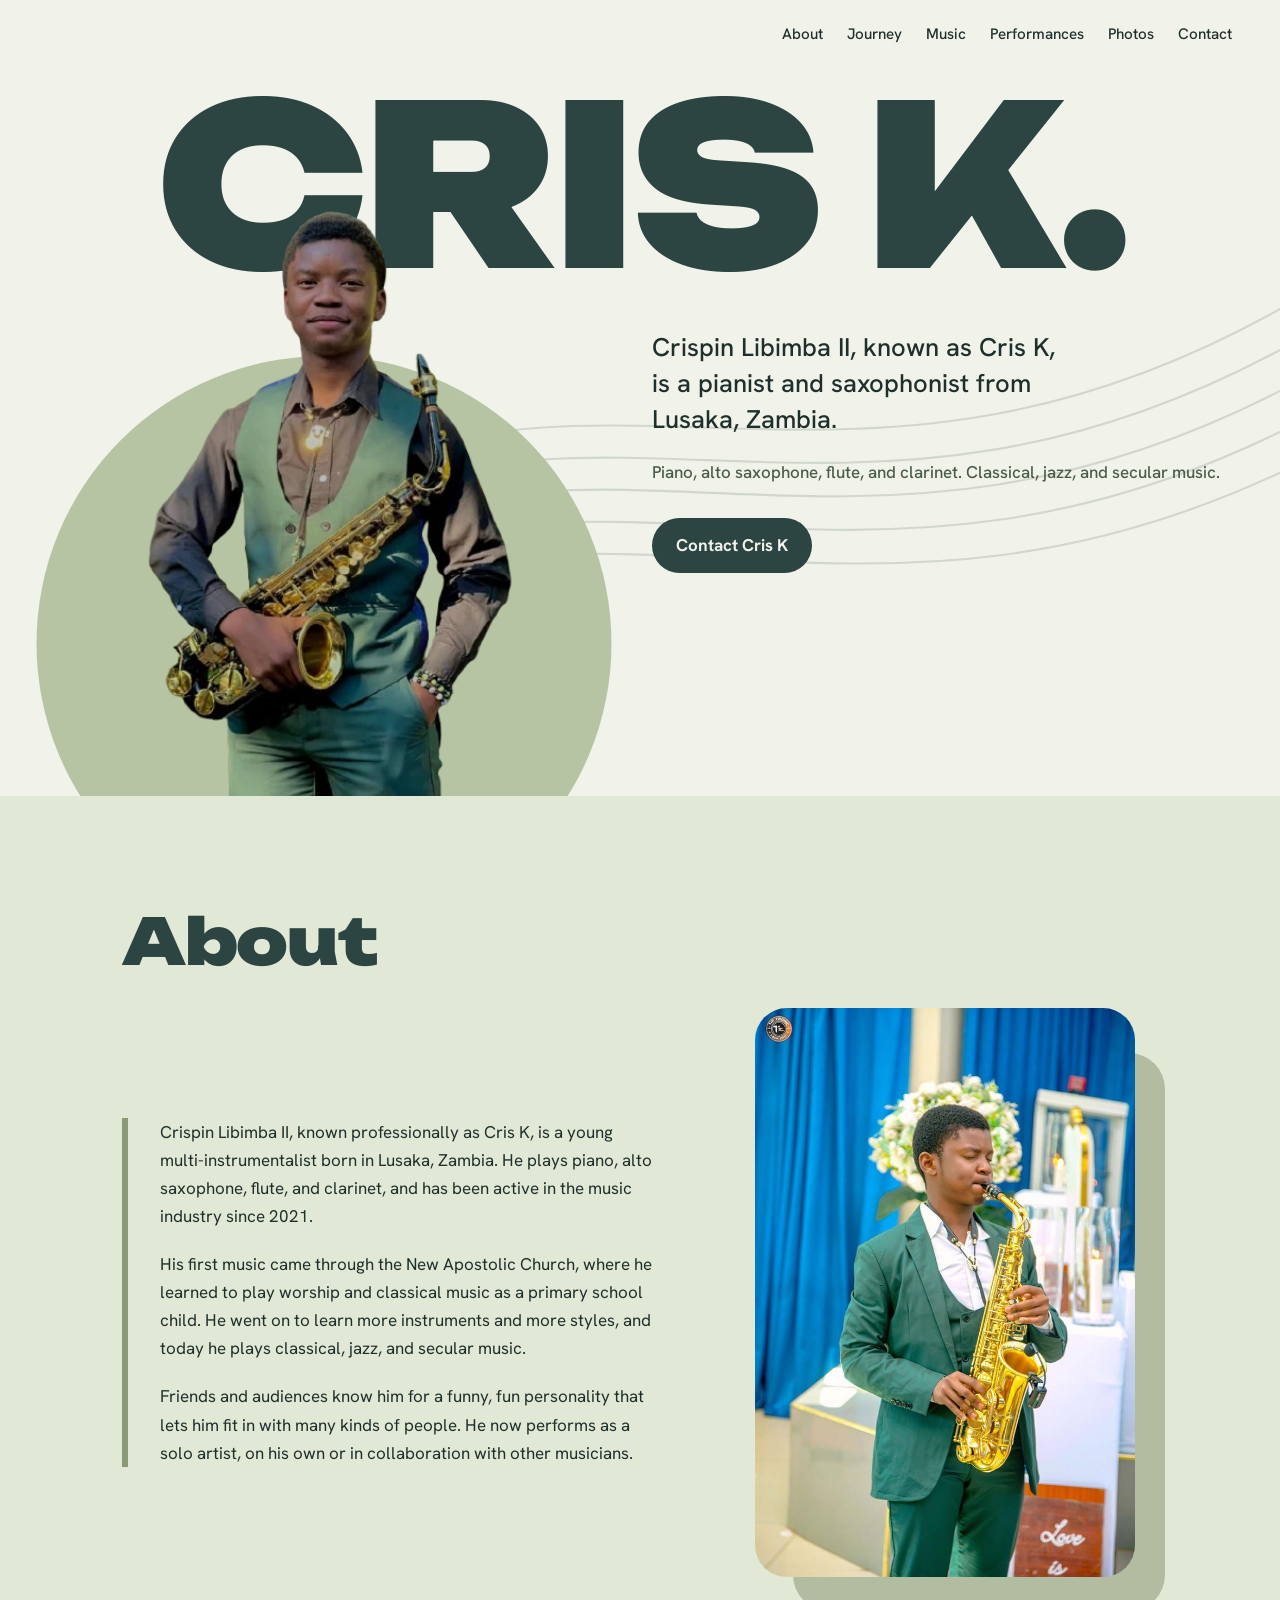
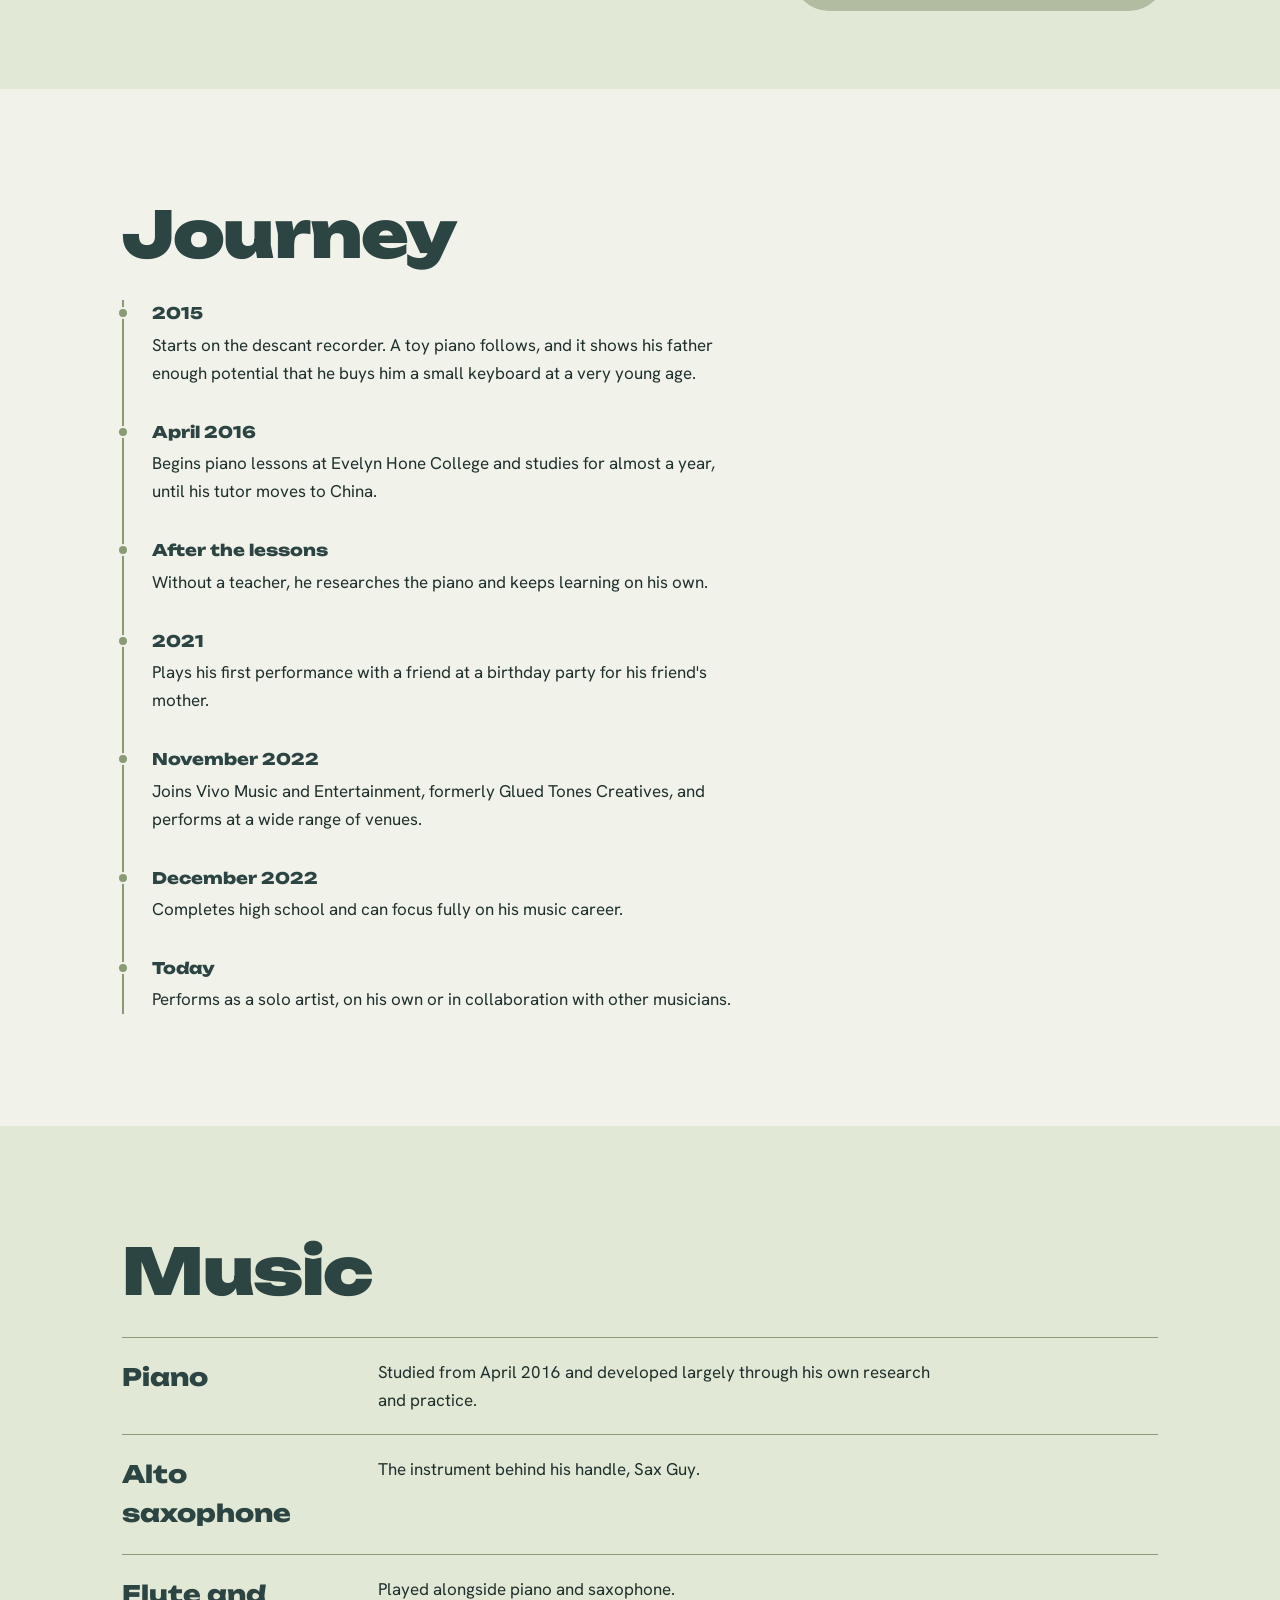
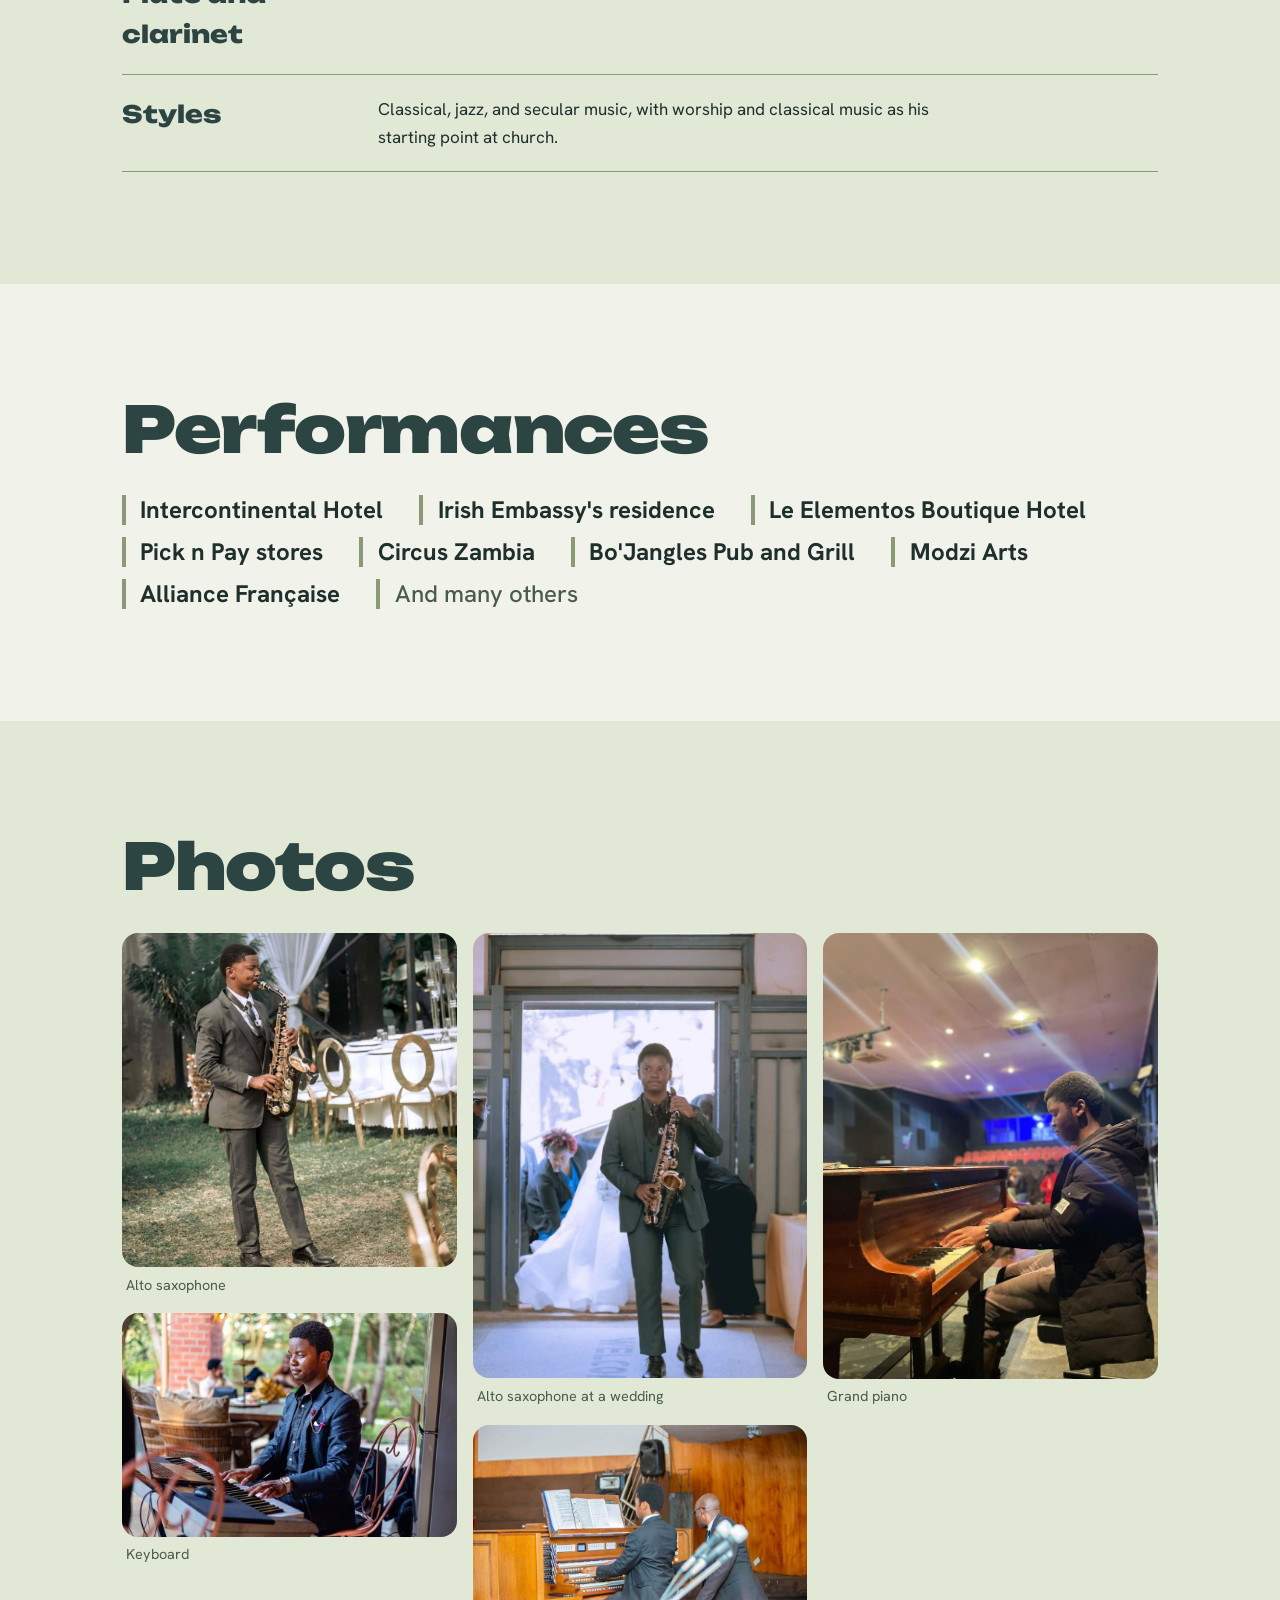
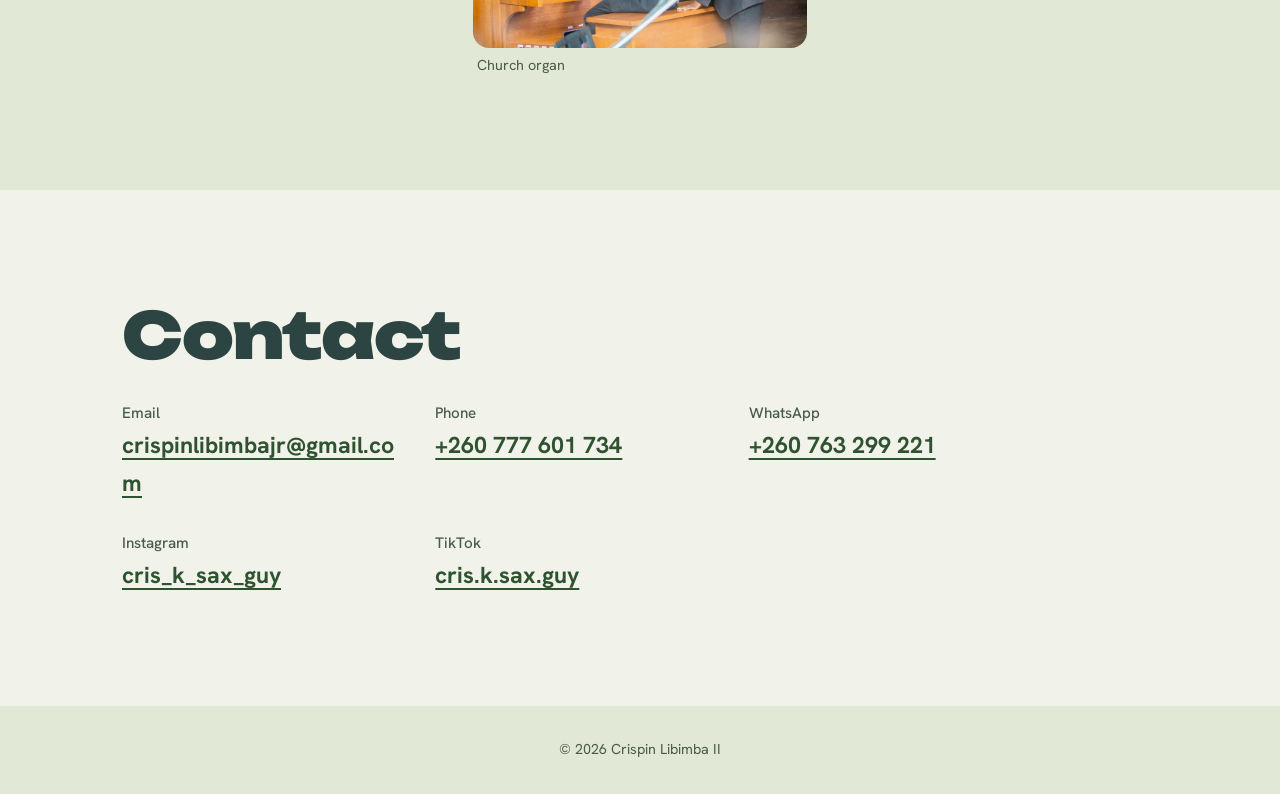
==== index.html @ cdf98879 "first commit" ====
<!DOCTYPE html>
<html lang="en">
<head>
<meta charset="utf-8">
<meta name="viewport" content="width=device-width, initial-scale=1, viewport-fit=cover">
<title>Cris K | Crispin Libimba II, pianist and saxophonist in Lusaka</title>
<meta name="description" content="Crispin Libimba II, known as Cris K, is a pianist and alto saxophonist from Lusaka, Zambia. His story, instruments, performances, and contact details.">
<link rel="preconnect" href="https://fonts.googleapis.com">
<link rel="preconnect" href="https://fonts.gstatic.com" crossorigin>
<link rel="stylesheet" href="https://fonts.googleapis.com/css2?family=Unbounded:wght@800;900&family=Hanken+Grotesk:wght@400;500;700&display=swap">
<link rel="stylesheet" href="css/styles.css">
</head>
<body>

<header class="hero">
  <svg class="staff" viewBox="0 0 900 600" preserveAspectRatio="none" aria-hidden="true">
    <path d="M0 300 C 250 200, 500 380, 900 120"/>
    <path d="M0 330 C 250 230, 500 410, 900 160"/>
    <path d="M0 360 C 250 260, 500 440, 900 200"/>
    <path d="M0 390 C 250 290, 500 470, 900 240"/>
    <path d="M0 420 C 250 320, 500 500, 900 280"/>
  </svg>

  <nav class="nav" aria-label="Sections">
    <a href="#about">About</a>
    <a href="#journey">Journey</a>
    <a href="#music">Music</a>
    <a href="#performances">Performances</a>
    <a href="#photos">Photos</a>
    <a href="#contact">Contact</a>
  </nav>

  <h1>CRIS K.</h1>

  <div class="hero-grid">
    <div class="portrait">
      <img src="images/portrait.webp" width="433" height="577" alt="Cris K standing in a green vest and holding his alto saxophone">
    </div>
    <div class="hero-text">
      <p class="lede">Crispin Libimba II, known as Cris K, is a pianist and saxophonist from Lusaka, Zambia.</p>
      <p class="instruments">Piano, alto saxophone, flute, and clarinet. Classical, jazz, and secular music.</p>
      <a class="btn" href="#contact">Contact Cris K</a>
    </div>
  </div>
</header>

<main>
  <section id="about" class="alt">
    <div class="wrap">
      <h2>About</h2>
      <div class="about">
        <div class="about-text">
          <p>Crispin Libimba II, known professionally as Cris K, is a young multi-instrumentalist born in Lusaka, Zambia. He plays piano, alto saxophone, flute, and clarinet, and has been active in the music industry since 2021.</p>
          <p>His first music came through the New Apostolic Church, where he learned to play worship and classical music as a primary school child. He went on to learn more instruments and more styles, and today he plays classical, jazz, and secular music.</p>
          <p>Friends and audiences know him for a funny, fun personality that lets him fit in with many kinds of people. He now performs as a solo artist, on his own or in collaboration with other musicians.</p>
        </div>
        <figure class="frame">
          <img src="images/sax-epk.jpg" width="700" height="1050" alt="Cris K playing alto saxophone in a green suit, with blue curtains and flowers behind him" loading="lazy">
        </figure>
      </div>
    </div>
  </section>

  <section id="journey">
    <div class="wrap">
      <h2>Journey</h2>
      <ol class="timeline">
        <li>
          <span class="when">2015</span>
          <p>Starts on the descant recorder. A toy piano follows, and it shows his father enough potential that he buys him a small keyboard at a very young age.</p>
        </li>
        <li>
          <span class="when">April 2016</span>
          <p>Begins piano lessons at Evelyn Hone College and studies for almost a year, until his tutor moves to China.</p>
        </li>
        <li>
          <span class="when">After the lessons</span>
          <p>Without a teacher, he researches the piano and keeps learning on his own.</p>
        </li>
        <li>
          <span class="when">2021</span>
          <p>Plays his first performance with a friend at a birthday party for his friend's mother.</p>
        </li>
        <li>
          <span class="when">November 2022</span>
          <p>Joins Vivo Music and Entertainment, formerly Glued Tones Creatives, and performs at a wide range of venues.</p>
        </li>
        <li>
          <span class="when">December 2022</span>
          <p>Completes high school and can focus fully on his music career.</p>
        </li>
        <li>
          <span class="when">Today</span>
          <p>Performs as a solo artist, on his own or in collaboration with other musicians.</p>
        </li>
      </ol>
    </div>
  </section>

  <section id="music" class="alt">
    <div class="wrap">
      <h2>Music</h2>
      <dl class="rows">
        <div class="row"><dt>Piano</dt><dd>Studied from April 2016 and developed largely through his own research and practice.</dd></div>
        <div class="row"><dt>Alto saxophone</dt><dd>The instrument behind his handle, Sax Guy.</dd></div>
        <div class="row"><dt>Flute and clarinet</dt><dd>Played alongside piano and saxophone.</dd></div>
        <div class="row"><dt>Styles</dt><dd>Classical, jazz, and secular music, with worship and classical music as his starting point at church.</dd></div>
      </dl>
    </div>
  </section>

  <section id="performances">
    <div class="wrap">
      <h2>Performances</h2>
      <ul class="venues">
        <li>Intercontinental Hotel</li>
        <li>Irish Embassy's residence</li>
        <li>Le Elementos Boutique Hotel</li>
        <li>Pick n Pay stores</li>
        <li>Circus Zambia</li>
        <li>Bo'Jangles Pub and Grill</li>
        <li>Modzi Arts</li>
        <li>Alliance Française</li>
        <li class="more">And many others</li>
      </ul>
    </div>
  </section>

  <section id="photos" class="alt">
    <div class="wrap">
      <h2>Photos</h2>
      <div class="gallery">
        <figure><img src="images/sax-event.jpg" width="860" height="860" alt="Cris K playing alto saxophone outdoors at an event with white-draped tables and gold chairs" loading="lazy"><figcaption>Alto saxophone</figcaption></figure>
        <figure><img src="images/keys.jpg" width="900" height="601" alt="Cris K in a dark blazer playing a keyboard at an outdoor venue" loading="lazy"><figcaption>Keyboard</figcaption></figure>
        <figure><img src="images/sax-wedding.jpg" width="720" height="959" alt="Cris K walking in with his alto saxophone at a wedding" loading="lazy"><figcaption>Alto saxophone at a wedding</figcaption></figure>
        <figure><img src="images/organ.jpg" width="900" height="601" alt="Cris K playing a church organ" loading="lazy"><figcaption>Church organ</figcaption></figure>
        <figure><img src="images/piano.jpg" width="700" height="933" alt="Cris K playing a grand piano in a theatre" loading="lazy"><figcaption>Grand piano</figcaption></figure>
      </div>
    </div>
  </section>

  <section id="contact">
    <div class="wrap">
      <h2>Contact</h2>
      <dl class="contact-list">
        <div><dt>Email</dt><dd><a href="mailto:crispinlibimbajr@gmail.com">crispinlibimbajr@gmail.com</a></dd></div>
        <div><dt>Phone</dt><dd><a href="tel:+260777601734">+260 777 601 734</a></dd></div>
        <div><dt>WhatsApp</dt><dd><a href="https://wa.me/260763299221">+260 763 299 221</a></dd></div>
        <div><dt>Instagram</dt><dd><a href="https://www.instagram.com/cris_k_sax_guy">cris_k_sax_guy</a></dd></div>
        <div><dt>TikTok</dt><dd><a href="https://www.tiktok.com/@cris.k.sax.guy">cris.k.sax.guy</a></dd></div>
      </dl>
    </div>
  </section>
</main>

<footer class="foot alt">
  <p>&copy; 2026 Crispin Libimba II</p>
</footer>

</body>
</html>
---- css/styles.css ----
:root {
  --bg: #F1F3EA;
  --bg2: #E2E8D6;
  --ink: #1E2F2C;
  --muted: #4A5C49;
  --sage: #8A9A76;
  --display: #2C4442;
  --link: #2F5230;
  --staff: rgba(44, 68, 66, .16);
  --circle: #B7C4A4;
  --btn-bg: #2C4442;
  --btn-ink: #F1F3EA;
  --font-display: "Unbounded", "Arial Black", "Helvetica Neue", Arial, sans-serif;
  --font-body: "Hanken Grotesk", system-ui, -apple-system, "Segoe UI", Roboto, sans-serif;

  box-sizing: border-box;
  padding-top: env(safe-area-inset-top, 0px);
  padding-bottom: env(safe-area-inset-bottom, 0px);
}
@media (prefers-color-scheme: dark) {
  :root:not([data-theme="light"]) {
    --bg: #1D2C2A;
    --bg2: #263A38;
    --ink: #E4EADB;
    --muted: #A8B79C;
    --display: #8A9A76;
    --link: #B4C59E;
    --staff: rgba(200, 215, 190, .12);
    --circle: rgba(138, 154, 118, .42);
    --btn-bg: #8A9A76;
    --btn-ink: #16211F;
  }
}
:root[data-theme="dark"] {
  --bg: #1D2C2A;
  --bg2: #263A38;
  --ink: #E4EADB;
  --muted: #A8B79C;
  --display: #8A9A76;
  --link: #B4C59E;
  --staff: rgba(200, 215, 190, .12);
  --circle: rgba(138, 154, 118, .42);
  --btn-bg: #8A9A76;
  --btn-ink: #16211F;
}

*, *::before, *::after { box-sizing: inherit; }
html { scroll-padding-top: env(safe-area-inset-top, 0px); -webkit-text-size-adjust: 100%; }
@media (prefers-reduced-motion: no-preference) { html { scroll-behavior: smooth; } }
body {
  margin: 0;
  background: var(--bg);
  color: var(--ink);
  font-family: var(--font-body);
  font-size: 1.0625rem;
  line-height: 1.65;
}
img { display: block; max-width: 100%; height: auto; }
a { color: var(--link); text-underline-offset: .2em; }
a:focus-visible, .btn:focus-visible { outline: 3px solid var(--sage); outline-offset: 3px; border-radius: 4px; }

h1, h2, h3 { font-family: var(--font-display); font-weight: 900; margin: 0; line-height: 1.05; }
h2 { font-size: clamp(2rem, 6.5vw, 4rem); letter-spacing: -.02em; color: var(--display); margin-bottom: 2rem; }

.wrap { max-width: 1100px; margin: 0 auto; padding: clamp(3.5rem, 9vw, 7rem) clamp(1rem, 4vw, 2rem); }
.alt { background: var(--bg2); }

/* Hero */
.hero { position: relative; overflow: hidden; isolation: isolate; padding: 1rem clamp(1rem, 4vw, 3rem) 0; }
.staff { position: absolute; inset: 18% -5% 0 30%; width: 75%; height: 80%; z-index: -1; }
.staff path { fill: none; stroke: var(--staff); stroke-width: 2; }
.nav { display: flex; flex-wrap: wrap; justify-content: flex-end; gap: .25rem 1.5rem; max-width: 1200px; margin: 0 auto; font-weight: 500; font-size: .95rem; }
.nav a { color: var(--ink); text-decoration: none; padding: .35rem 0; }
.nav a:hover { text-decoration: underline; text-underline-offset: .3em; }
.hero h1 {
  position: relative; z-index: 1;
  max-width: 1200px; margin: clamp(.5rem, 3vw, 2rem) auto 0;
  font-size: clamp(3.4rem, 17.5vw, 14.5rem);
  letter-spacing: -.03em; line-height: .9;
  color: var(--display); text-align: center;
}
.hero-grid {
  position: relative; z-index: 2;
  display: grid; grid-template-columns: minmax(0, 1fr) minmax(0, 1.05fr);
  gap: clamp(1rem, 4vw, 4rem); align-items: center;
  max-width: 1200px; margin: calc(-1 * clamp(1.5rem, 8vw, 7rem)) auto 0;
}
.portrait { position: relative; align-self: end; width: 100%; max-width: 460px; margin-inline: auto; }
.portrait::before {
  content: ""; position: absolute; z-index: -1;
  left: 50%; bottom: -22%; width: 125%; aspect-ratio: 1;
  transform: translateX(-50%); border-radius: 50%; background: var(--circle);
}
.portrait img { position: relative; width: 100%; }
@media (prefers-reduced-motion: no-preference) {
  .portrait img { animation: rise 1s cubic-bezier(.2, .7, .2, 1) both; }
  @keyframes rise { from { opacity: 0; transform: translateY(28px); } }
}
.hero-text { padding-bottom: clamp(2rem, 6vw, 5rem); }
.lede { font-size: clamp(1.2rem, 2.4vw, 1.6rem); line-height: 1.4; font-weight: 500; margin: 0 0 1.25rem; max-width: 30ch; }
.instruments { margin: 0 0 2rem; color: var(--muted); font-weight: 500; }
.btn {
  display: inline-block; padding: .85rem 1.5rem; border-radius: 999px;
  background: var(--btn-bg); color: var(--btn-ink); font-weight: 700; text-decoration: none;
}
.btn:hover { filter: brightness(1.08); }

/* About */
.about { display: grid; grid-template-columns: minmax(0, 1.25fr) minmax(0, 1fr); gap: clamp(2rem, 6vw, 5rem); align-items: center; }
.about-text { border-left: 6px solid var(--sage); padding-left: clamp(1rem, 3vw, 2rem); max-width: 60ch; }
.about-text p { margin: 0 0 1.25rem; }
.about-text p:last-child { margin-bottom: 0; }
.frame { position: relative; max-width: 380px; margin-inline: auto; }
.frame::before {
  content: ""; position: absolute; inset: 8% -8% -6% 10%; z-index: 0;
  background: var(--sage); opacity: .55; border-radius: 2.25rem;
}
.frame img { position: relative; z-index: 1; border-radius: 2rem; width: 100%; }

/* Journey */
.timeline { list-style: none; margin: 0; padding: 0 0 0 1.75rem; max-width: 46rem; border-left: 2px solid var(--sage); }
.timeline li { position: relative; padding-bottom: 2rem; }
.timeline li:last-child { padding-bottom: 0; }
.timeline li::before {
  content: ""; position: absolute; left: calc(-1.75rem - 7px); top: .45rem;
  width: 12px; height: 12px; border-radius: 50%; background: var(--sage); border: 2px solid var(--bg);
}
.when { display: block; font-family: var(--font-display); font-weight: 800; font-size: 1rem; color: var(--display); margin-bottom: .25rem; }
.timeline p { margin: 0; max-width: 58ch; }

/* Music */
.rows { margin: 0; }
.row { display: grid; grid-template-columns: minmax(0, 14rem) minmax(0, 1fr); gap: .5rem 2rem; padding: 1.25rem 0; border-top: 1px solid var(--sage); }
.row:last-child { border-bottom: 1px solid var(--sage); }
.row dt { font-family: var(--font-display); font-weight: 800; font-size: clamp(1.15rem, 2.6vw, 1.5rem); color: var(--display); }
.row dd { margin: 0; max-width: 56ch; }

/* Venues */
.venues { list-style: none; margin: 0; padding: 0; display: flex; flex-wrap: wrap; gap: .75rem 2.25rem; }
.venues li { font-weight: 700; font-size: clamp(1.1rem, 2.4vw, 1.5rem); line-height: 1.25; padding-left: .9rem; border-left: 4px solid var(--sage); }
.venues li.more { font-weight: 500; color: var(--muted); }

/* Gallery */
.gallery { columns: 3 260px; column-gap: 1rem; }
.gallery figure { margin: 0 0 1rem; break-inside: avoid; }
.gallery img { width: 100%; border-radius: 1rem; }
.gallery figcaption { font-size: .9rem; color: var(--muted); padding: .4rem .25rem 0; }

/* Contact */
.contact-list { margin: 0; display: grid; grid-template-columns: repeat(auto-fit, minmax(260px, 1fr)); gap: 1.75rem 2.5rem; max-width: 900px; }
.contact-list dt { color: var(--muted); font-size: .95rem; font-weight: 500; }
.contact-list dd { margin: 0; font-size: clamp(1.1rem, 2.6vw, 1.45rem); font-weight: 700; overflow-wrap: anywhere; }

.foot { padding: 2rem clamp(1rem, 4vw, 2rem); text-align: center; color: var(--muted); font-size: .9rem; }
.foot p { margin: 0; }

@media (max-width: 760px) {
  .hero-grid { grid-template-columns: 1fr; margin-top: calc(-1 * clamp(1rem, 6vw, 3rem)); }
  .hero-text { order: 2; text-align: left; }
  .portrait { max-width: 320px; }
  .about { grid-template-columns: 1fr; }
  .row { grid-template-columns: 1fr; }
}

.about .frame { margin-block: 0; }
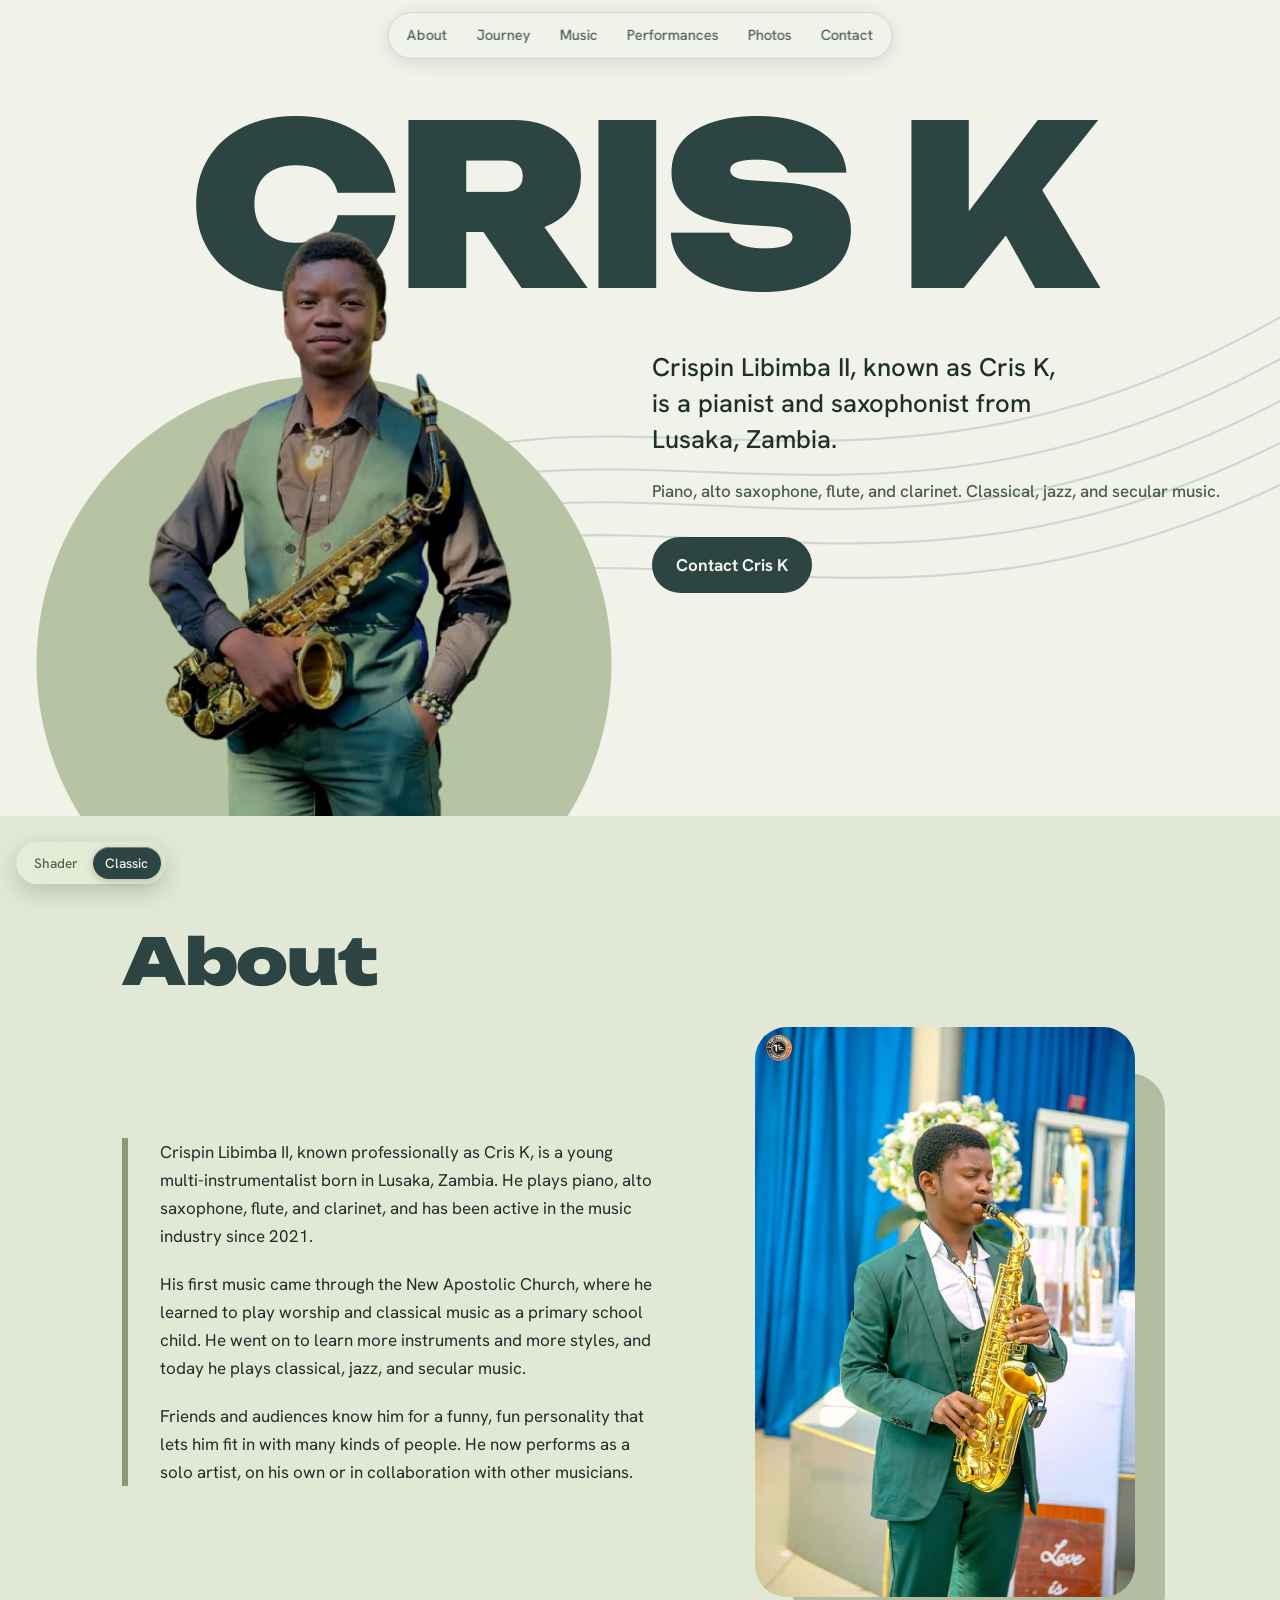
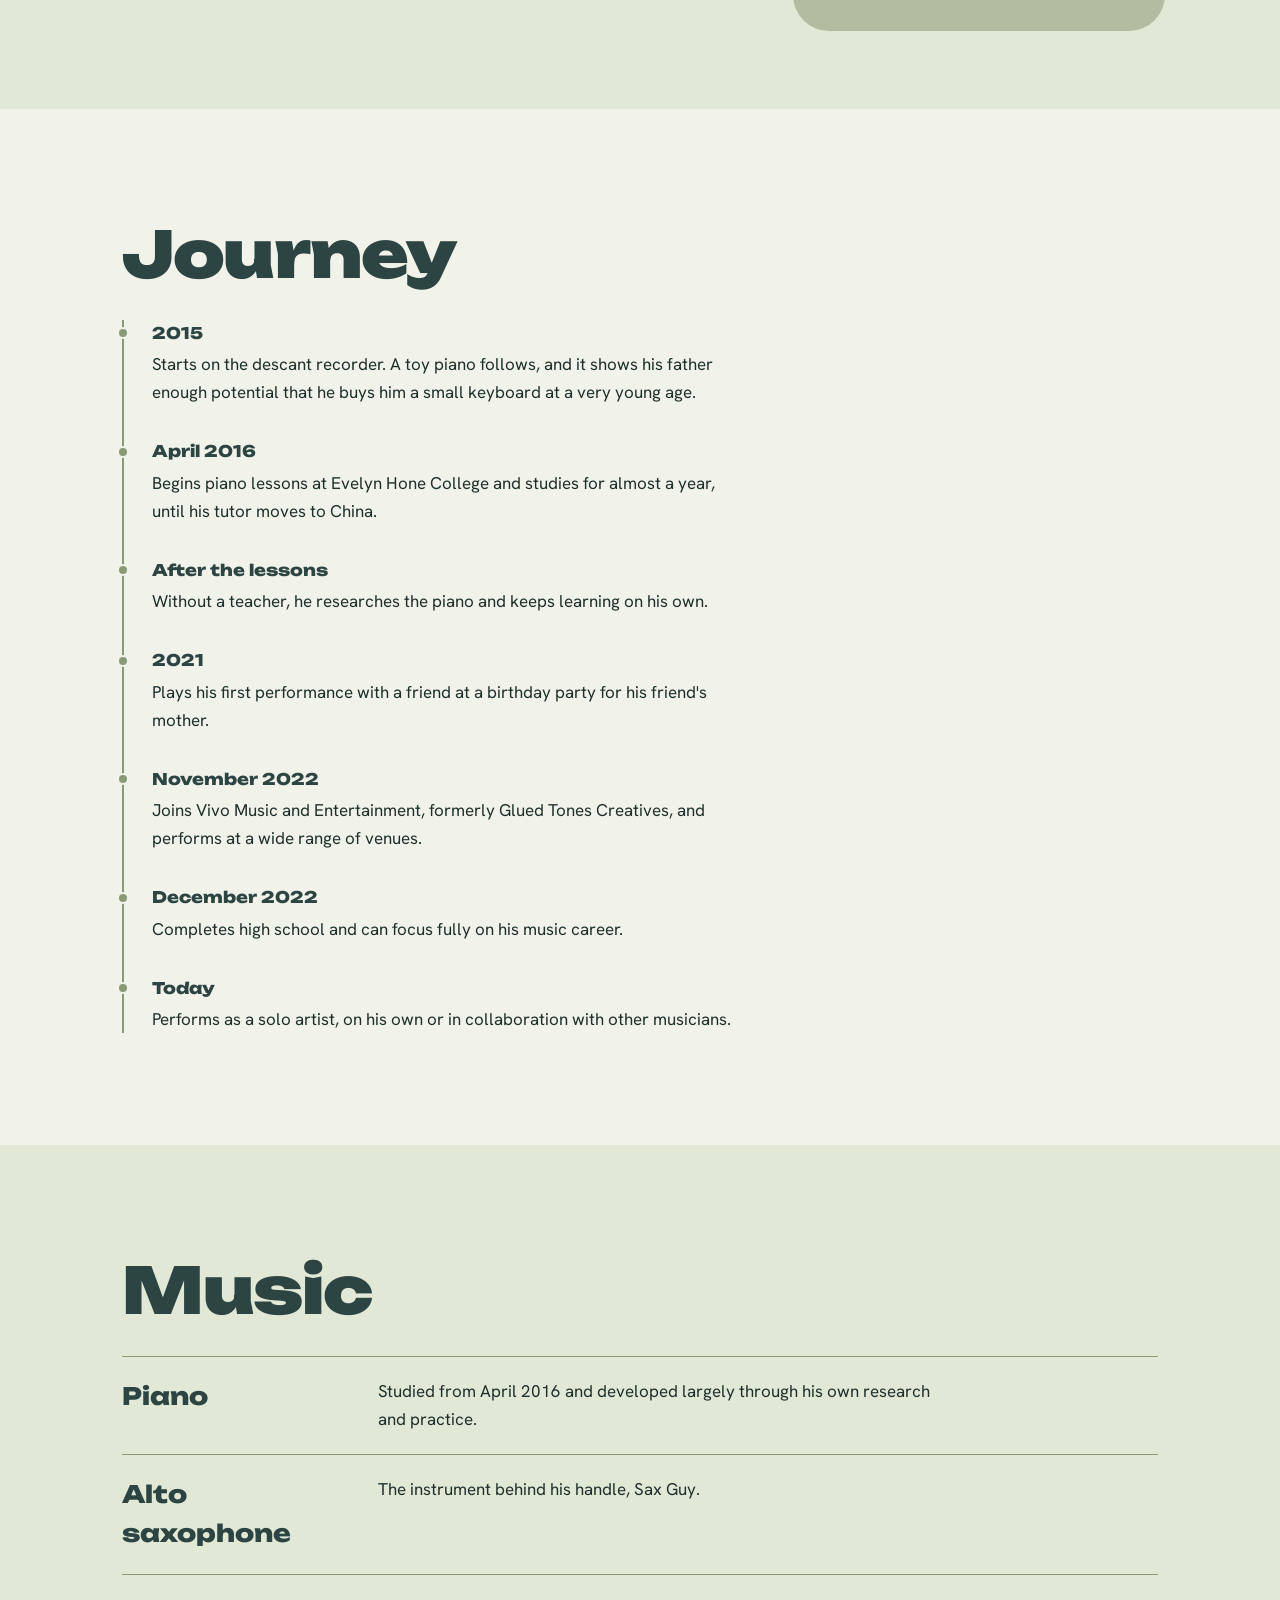
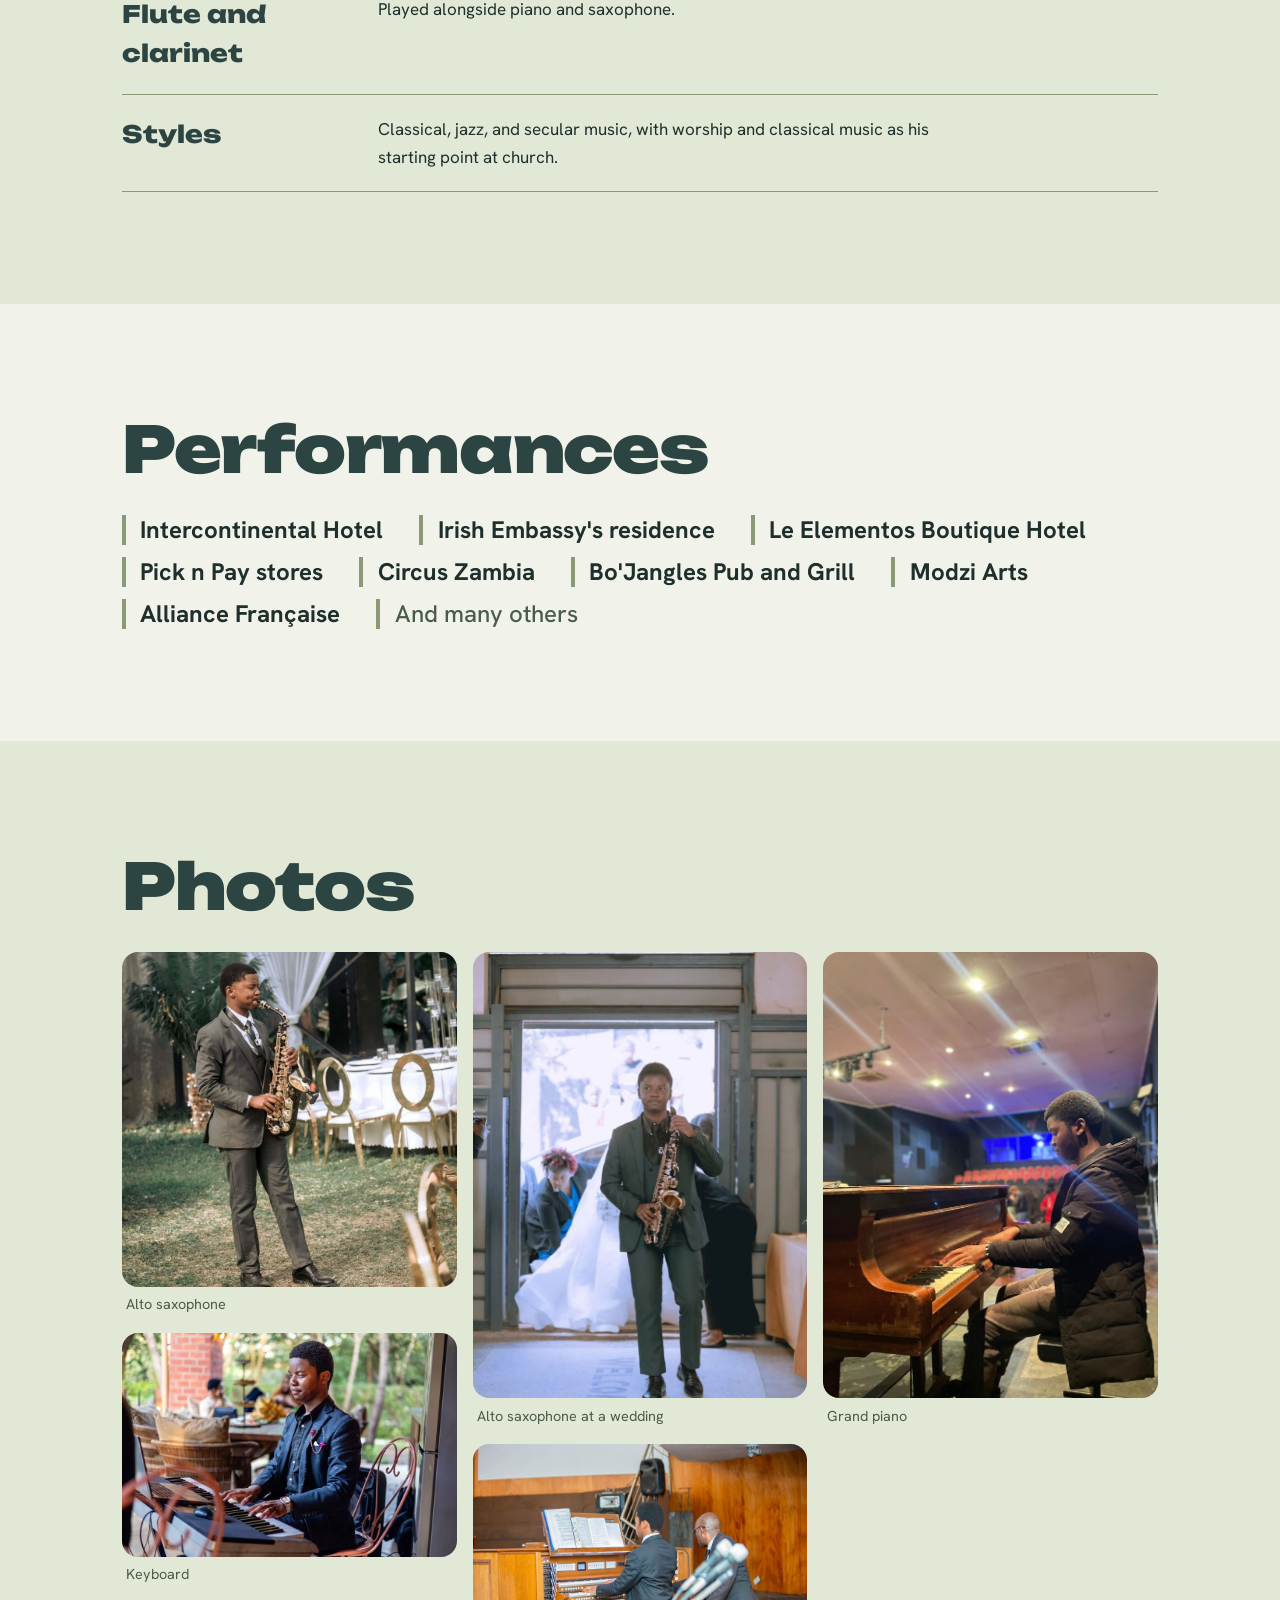
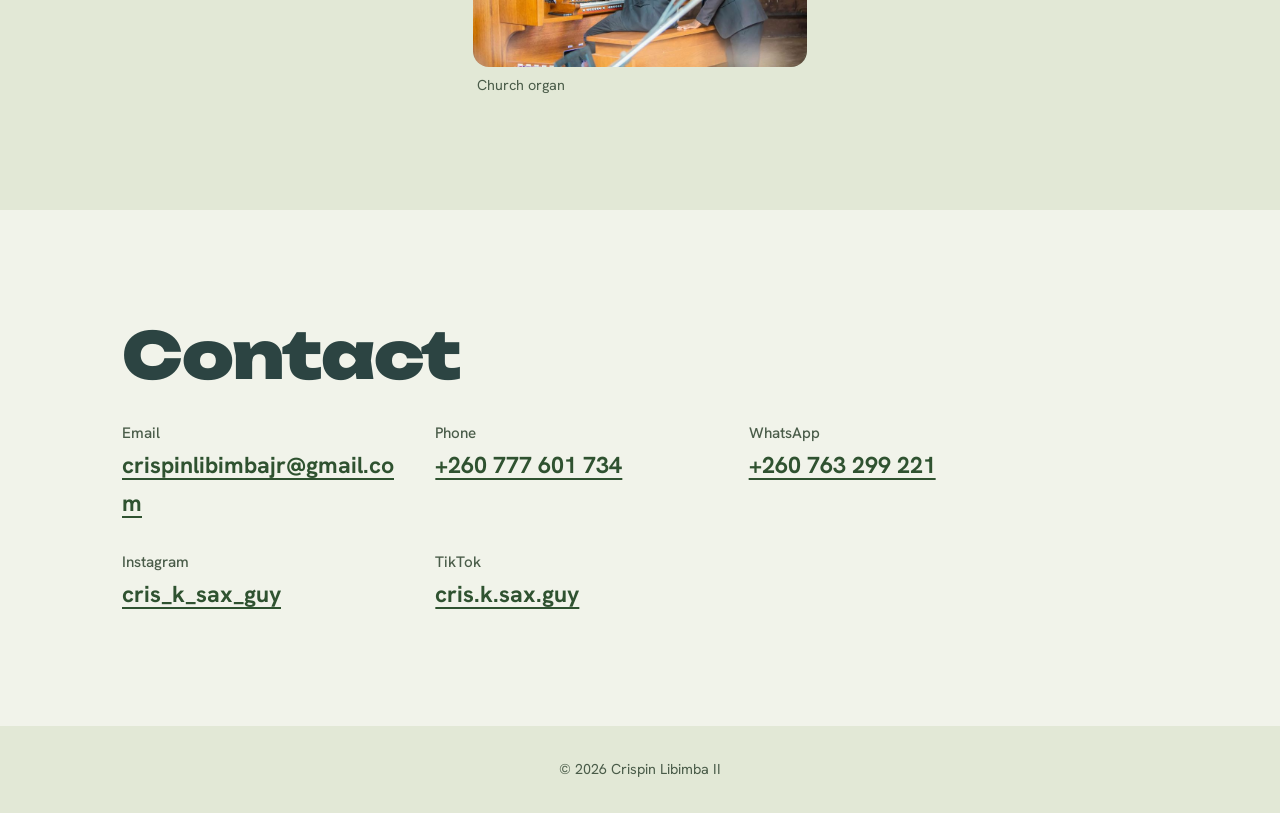
==== commit 56a18fc5: "update" ====
--- a/index.html
+++ b/index.html
@@ -1,5 +1,5 @@
 <!DOCTYPE html>
-<html lang="en">
+<html lang="en" data-bg="shader">
 <head>
 <meta charset="utf-8">
 <meta name="viewport" content="width=device-width, initial-scale=1, viewport-fit=cover">
@@ -10,7 +10,24 @@
 <link rel="stylesheet" href="https://fonts.googleapis.com/css2?family=Unbounded:wght@800;900&family=Hanken+Grotesk:wght@400;500;700&display=swap">
 <link rel="stylesheet" href="css/styles.css">
 </head>
-<body>
+<body id="top">
+
+<div id="shader-bg" aria-hidden="true"></div>
+
+<div class="theme-tab" role="group" aria-label="Background theme">
+  <button type="button" data-bg="shader" class="on" aria-pressed="true">Shader</button>
+  <button type="button" data-bg="classic" aria-pressed="false">Classic</button>
+</div>
+
+<nav class="nav" aria-label="Sections">
+  <span class="nav-pill" aria-hidden="true"></span>
+  <a href="#about">About</a>
+  <a href="#journey">Journey</a>
+  <a href="#music">Music</a>
+  <a href="#performances">Performances</a>
+  <a href="#photos">Photos</a>
+  <a href="#contact">Contact</a>
+</nav>
 
 <header class="hero">
   <svg class="staff" viewBox="0 0 900 600" preserveAspectRatio="none" aria-hidden="true">
@@ -21,16 +38,7 @@
     <path d="M0 420 C 250 320, 500 500, 900 280"/>
   </svg>
 
-  <nav class="nav" aria-label="Sections">
-    <a href="#about">About</a>
-    <a href="#journey">Journey</a>
-    <a href="#music">Music</a>
-    <a href="#performances">Performances</a>
-    <a href="#photos">Photos</a>
-    <a href="#contact">Contact</a>
-  </nav>
-
-  <h1>CRIS K.</h1>
+  <h1>CRIS K</h1>
 
   <div class="hero-grid">
     <div class="portrait">
@@ -157,5 +165,58 @@
   <p>&copy; 2026 Crispin Libimba II</p>
 </footer>
 
+<a class="to-top" href="#top" aria-label="Back to top">
+  <svg viewBox="0 0 24 24" width="22" height="22" aria-hidden="true"><path d="M12 19V5M5 12l7-7 7 7" fill="none" stroke="currentColor" stroke-width="2.5" stroke-linecap="round" stroke-linejoin="round"/></svg>
+</a>
+
+<script>
+  (function () {
+    var btn = document.querySelector('.to-top');
+    var navEl = document.querySelector('.nav');
+    function toggle() {
+      btn.classList.toggle('show', window.scrollY > 600);
+      navEl.classList.toggle('scrolled', window.scrollY > 10);
+    }
+    window.addEventListener('scroll', toggle, { passive: true });
+    toggle();
+
+    var nav = document.querySelector('.nav');
+    var pill = nav.querySelector('.nav-pill');
+    var links = Array.prototype.slice.call(nav.querySelectorAll('a'));
+    var sections = links.map(function (a) { return document.querySelector(a.getAttribute('href')); });
+    var current = -2;
+
+    function place(i) {
+      if (i < 0) { pill.style.opacity = 0; return; }
+      var a = links[i];
+      pill.style.width = a.offsetWidth + 'px';
+      pill.style.transform = 'translateX(' + a.offsetLeft + 'px)';
+      pill.style.opacity = 1;
+      var target = a.offsetLeft - (nav.clientWidth - a.offsetWidth) / 2;
+      if (nav.scrollWidth > nav.clientWidth) nav.scrollTo({ left: target, behavior: 'smooth' });
+    }
+    function spy() {
+      var idx = -1, line = window.innerHeight * 0.35;
+      sections.forEach(function (s, i) { if (s.getBoundingClientRect().top <= line) idx = i; });
+      if (window.innerHeight + window.scrollY >= document.documentElement.scrollHeight - 4) idx = sections.length - 1;
+      if (idx === current) return;
+      current = idx;
+      nav.classList.toggle('single', idx >= 0);
+      links.forEach(function (a, i) {
+        a.classList.toggle('active', i === idx);
+        if (i === idx) a.setAttribute('aria-current', 'true'); else a.removeAttribute('aria-current');
+      });
+      place(idx);
+    }
+    function refresh() { var c = current; current = -2; spy(); if (current === -2) current = c; }
+    window.addEventListener('scroll', spy, { passive: true });
+    window.addEventListener('resize', refresh);
+    window.addEventListener('load', refresh);
+    if (document.fonts && document.fonts.ready) document.fonts.ready.then(refresh);
+    spy();
+  })();
+</script>
+<script type="module" src="js/theme.js"></script>
+
 </body>
 </html>
--- a/css/styles.css
+++ b/css/styles.css
@@ -45,7 +45,12 @@
 }
 
 *, *::before, *::after { box-sizing: inherit; }
-html { scroll-padding-top: env(safe-area-inset-top, 0px); -webkit-text-size-adjust: 100%; }
+/* Scrollbar follows the active theme (classic light/dark, or shader) */
+:root { --sb-track: var(--bg2); --sb-thumb: var(--sage); }
+html { scrollbar-width: thin; scrollbar-color: var(--sb-thumb) var(--sb-track); color-scheme: light; }
+@media (prefers-color-scheme: dark) { :root:not([data-theme="light"]) { color-scheme: dark; } }
+:root[data-theme="dark"], :root[data-bg="shader"] { color-scheme: dark; }
+html { scroll-padding-top: 3.5rem; -webkit-text-size-adjust: 100%; }
 @media (prefers-reduced-motion: no-preference) { html { scroll-behavior: smooth; } }
 body {
   margin: 0;
@@ -66,12 +71,50 @@
 .alt { background: var(--bg2); }
 
 /* Hero */
-.hero { position: relative; overflow: hidden; isolation: isolate; padding: 1rem clamp(1rem, 4vw, 3rem) 0; }
+.hero { position: relative; overflow: hidden; isolation: isolate; padding: 4.5rem clamp(1rem, 4vw, 3rem) 0; }
 .staff { position: absolute; inset: 18% -5% 0 30%; width: 75%; height: 80%; z-index: -1; }
 .staff path { fill: none; stroke: var(--staff); stroke-width: 2; }
-.nav { display: flex; flex-wrap: wrap; justify-content: flex-end; gap: .25rem 1.5rem; max-width: 1200px; margin: 0 auto; font-weight: 500; font-size: .95rem; }
-.nav a { color: var(--ink); text-decoration: none; padding: .35rem 0; }
-.nav a:hover { text-decoration: underline; text-underline-offset: .3em; }
+.nav {
+  position: fixed; z-index: 20; top: max(.75rem, env(safe-area-inset-top, 0px)); left: 50%; transform: translateX(-50%);
+  display: flex; gap: .125rem; padding: .3rem; max-width: calc(100vw - 1.5rem);
+  overflow-x: auto; scrollbar-width: none;
+  border-radius: 999px; border: 1px solid var(--staff);
+  background: var(--bg); background: color-mix(in srgb, var(--bg) 80%, transparent);
+  -webkit-backdrop-filter: blur(10px); backdrop-filter: blur(10px);
+  box-shadow: 0 4px 18px rgba(30, 47, 44, .12);
+  font-weight: 500; font-size: .92rem;
+}
+.nav { transition: background-color .4s ease, border-color .4s ease, box-shadow .4s ease, backdrop-filter .4s ease, -webkit-backdrop-filter .4s ease; }
+.nav.scrolled {
+  background: transparent; border-color: transparent; box-shadow: none;
+  -webkit-backdrop-filter: none; backdrop-filter: none;
+}
+/* Scrolled inside a section: show only that section's label, crossfading to the next */
+.nav.scrolled.single { gap: 0; }
+.nav.scrolled.single .nav-pill { opacity: 0 !important; }
+.nav.scrolled.single a {
+  max-width: 14rem; overflow: hidden;
+  transition: max-width .5s cubic-bezier(.4, 0, .2, 1), padding .5s cubic-bezier(.4, 0, .2, 1), opacity .45s ease, color .35s ease;
+}
+.nav.scrolled.single a:not(.active) { max-width: 0; padding-inline: 0; opacity: 0; pointer-events: none; }
+.nav.scrolled.single a.active { color: var(--display); font-weight: 700; text-shadow: 0 0 14px var(--bg), 0 0 4px var(--bg); }
+.nav::-webkit-scrollbar { display: none; }
+.nav a {
+  position: relative; z-index: 1; flex: none; white-space: nowrap;
+  color: var(--ink); text-decoration: none; padding: .35rem .85rem; border-radius: 999px;
+  transition: color .35s ease, opacity .35s ease;
+}
+.nav a:not(.active) { opacity: .75; }
+.nav a:hover { opacity: 1; }
+.nav a.active { color: var(--btn-ink); opacity: 1; }
+.nav a:focus-visible { outline-offset: 0; }
+.nav-pill {
+  position: absolute; z-index: 0; top: .3rem; bottom: .3rem; left: 0; width: 0;
+  border-radius: 999px; background: var(--btn-bg); opacity: 0;
+  transition: transform .5s cubic-bezier(.4, 0, .2, 1), width .5s cubic-bezier(.4, 0, .2, 1), opacity .4s ease;
+}
+@media (prefers-reduced-motion: reduce) { .nav a, .nav-pill { transition: none; } }
+@media (max-width: 480px) { .nav { font-size: .85rem; } .nav a { padding: .35rem .65rem; } }
 .hero h1 {
   position: relative; z-index: 1;
   max-width: 1200px; margin: clamp(.5rem, 3vw, 2rem) auto 0;
@@ -163,3 +206,56 @@
 }
 
 .about .frame { margin-block: 0; }
+
+/* Background theme tab */
+.theme-tab {
+  position: fixed; z-index: 20; left: max(1rem, env(safe-area-inset-left, 0px)); bottom: max(1rem, env(safe-area-inset-bottom, 0px));
+  display: flex; gap: .125rem; padding: .25rem; border-radius: 999px;
+  border: 1px solid transparent;
+  background: linear-gradient(135deg, rgba(255, 255, 255, .18), rgba(255, 255, 255, .05));
+  -webkit-backdrop-filter: blur(16px) saturate(1.6); backdrop-filter: blur(16px) saturate(1.6);
+  box-shadow: 0 8px 24px rgba(0, 0, 0, .18);
+  font-size: .85rem; font-weight: 500;
+}
+.theme-tab button {
+  font: inherit; color: var(--ink); background: none; border: 0; cursor: pointer;
+  padding: .3rem .8rem; border-radius: 999px; opacity: .75;
+  transition: background-color .35s ease, color .35s ease, opacity .35s ease;
+}
+.theme-tab button:hover { opacity: 1; }
+.theme-tab button.on {
+  background: var(--btn-bg); color: var(--btn-ink); opacity: 1;
+  box-shadow: inset 0 1px 0 rgba(255, 255, 255, .35), 0 2px 8px rgba(0, 0, 0, .2);
+}
+.theme-tab button:focus-visible { outline: 3px solid var(--sage); outline-offset: 2px; }
+
+/* Shader theme: animated gradient behind a dark palette */
+#shader-bg { position: fixed; inset: 0; z-index: -1; pointer-events: none; opacity: 0; transition: opacity .8s ease; }
+:root[data-bg="shader"] { background: #000; }
+:root[data-bg="shader"] #shader-bg { opacity: 1; }
+:root[data-bg="shader"] {
+  --bg: #0d0d14; --bg2: rgba(0, 0, 0, .35);
+  --ink: #ECEAF5; --muted: #B4B2CC; --sage: #8d7dca; --display: #C9BFF0; --link: #C9BFF0;
+  --staff: rgba(200, 190, 240, .18); --circle: rgba(141, 125, 202, .35);
+  --btn-bg: #8d7dca; --btn-ink: #0d0d14;
+}
+:root[data-bg="shader"] { --sb-track: #0d0d14; --sb-thumb: #8d7dca; }
+:root[data-bg="shader"] body { background: transparent; }
+:root[data-bg="shader"] .nav { box-shadow: none; }
+@media (prefers-reduced-motion: reduce) { #shader-bg, .theme-tab button { transition: none; } }
+@media (max-width: 480px) { .theme-tab { font-size: .8rem; } }
+
+/* Back to top */
+.to-top {
+  position: fixed; z-index: 10;
+  right: max(1rem, env(safe-area-inset-right, 0px)); bottom: max(1rem, env(safe-area-inset-bottom, 0px));
+  display: grid; place-items: center; width: 3rem; height: 3rem; border-radius: 50%;
+  background: var(--btn-bg); color: var(--btn-ink);
+  box-shadow: 0 0 0 5px var(--circle);
+  opacity: 0; visibility: hidden; transform: translateY(12px);
+  transition: opacity .25s, transform .25s, visibility .25s;
+}
+.to-top.show { opacity: 1; visibility: visible; transform: none; }
+.to-top:hover { filter: brightness(1.08); }
+.to-top:focus-visible { outline: 3px solid var(--sage); outline-offset: 6px; border-radius: 50%; }
+@media (prefers-reduced-motion: reduce) { .to-top { transition: none; } }
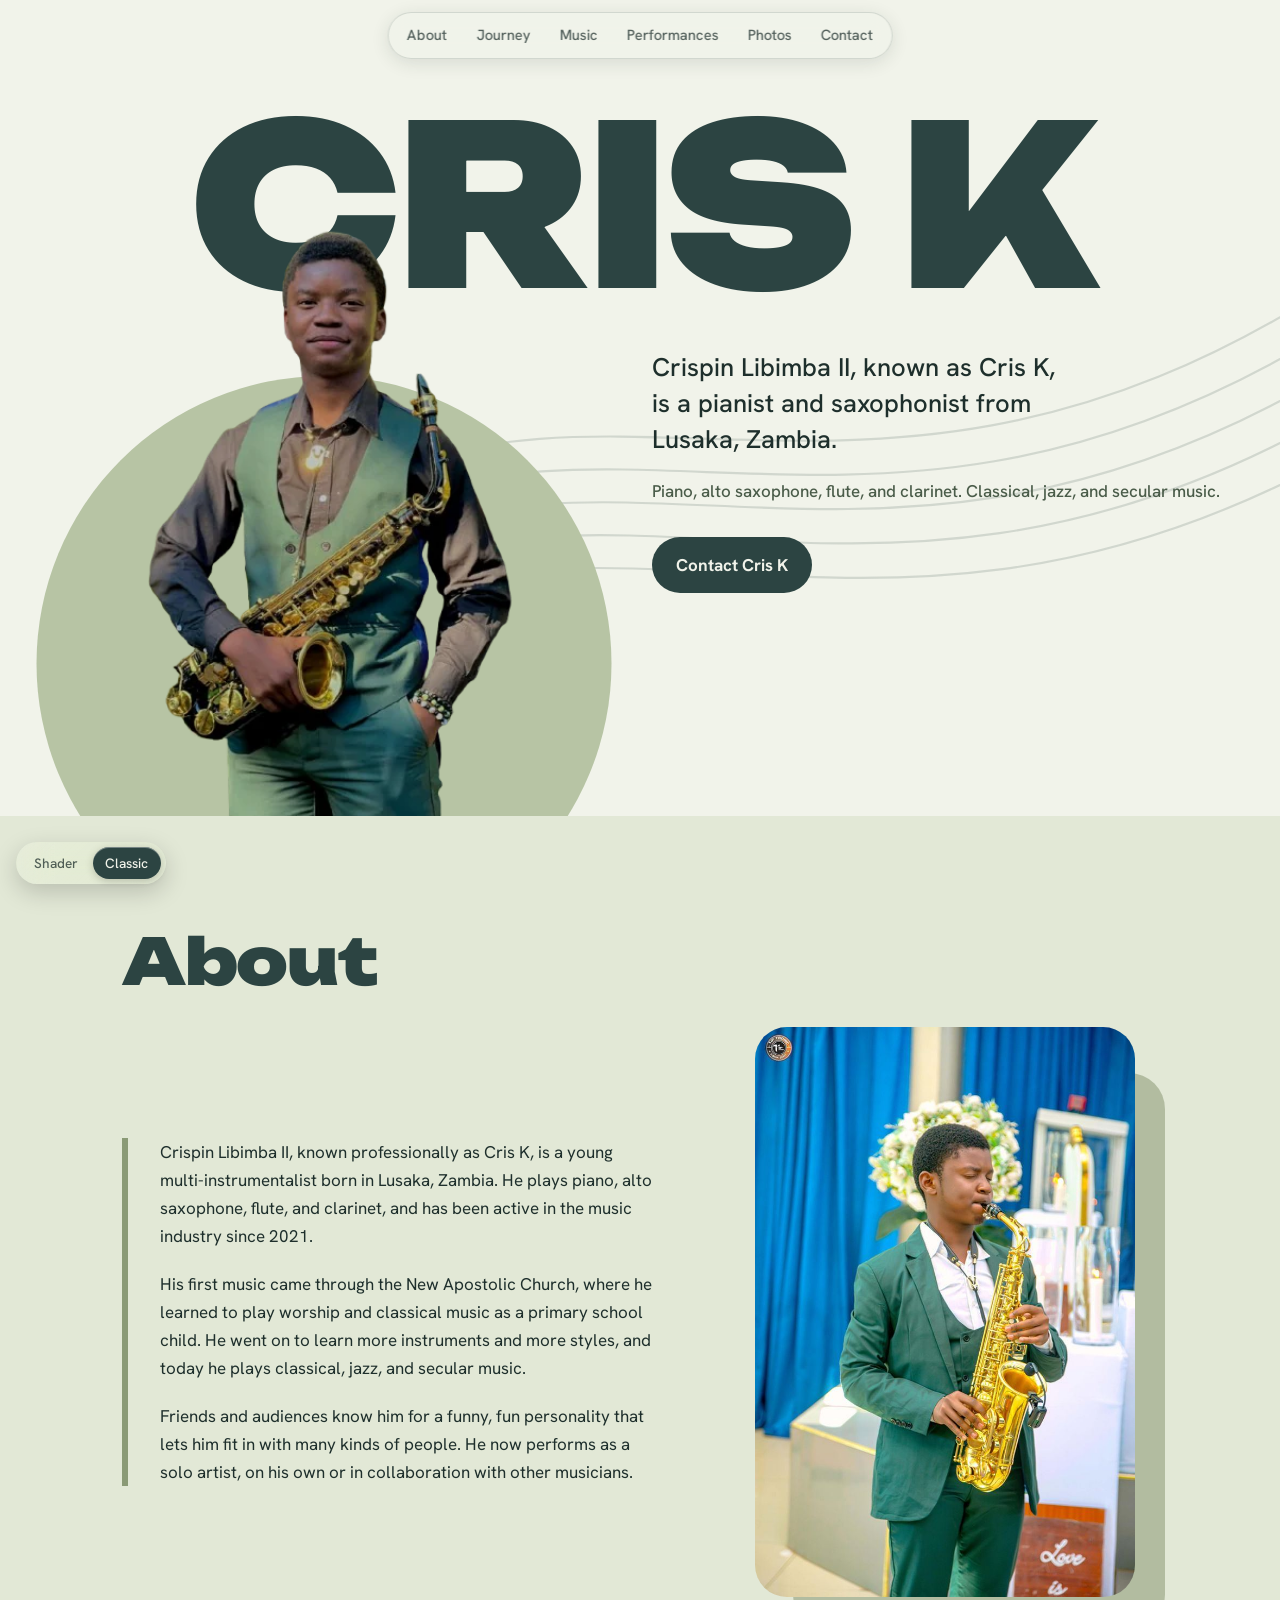
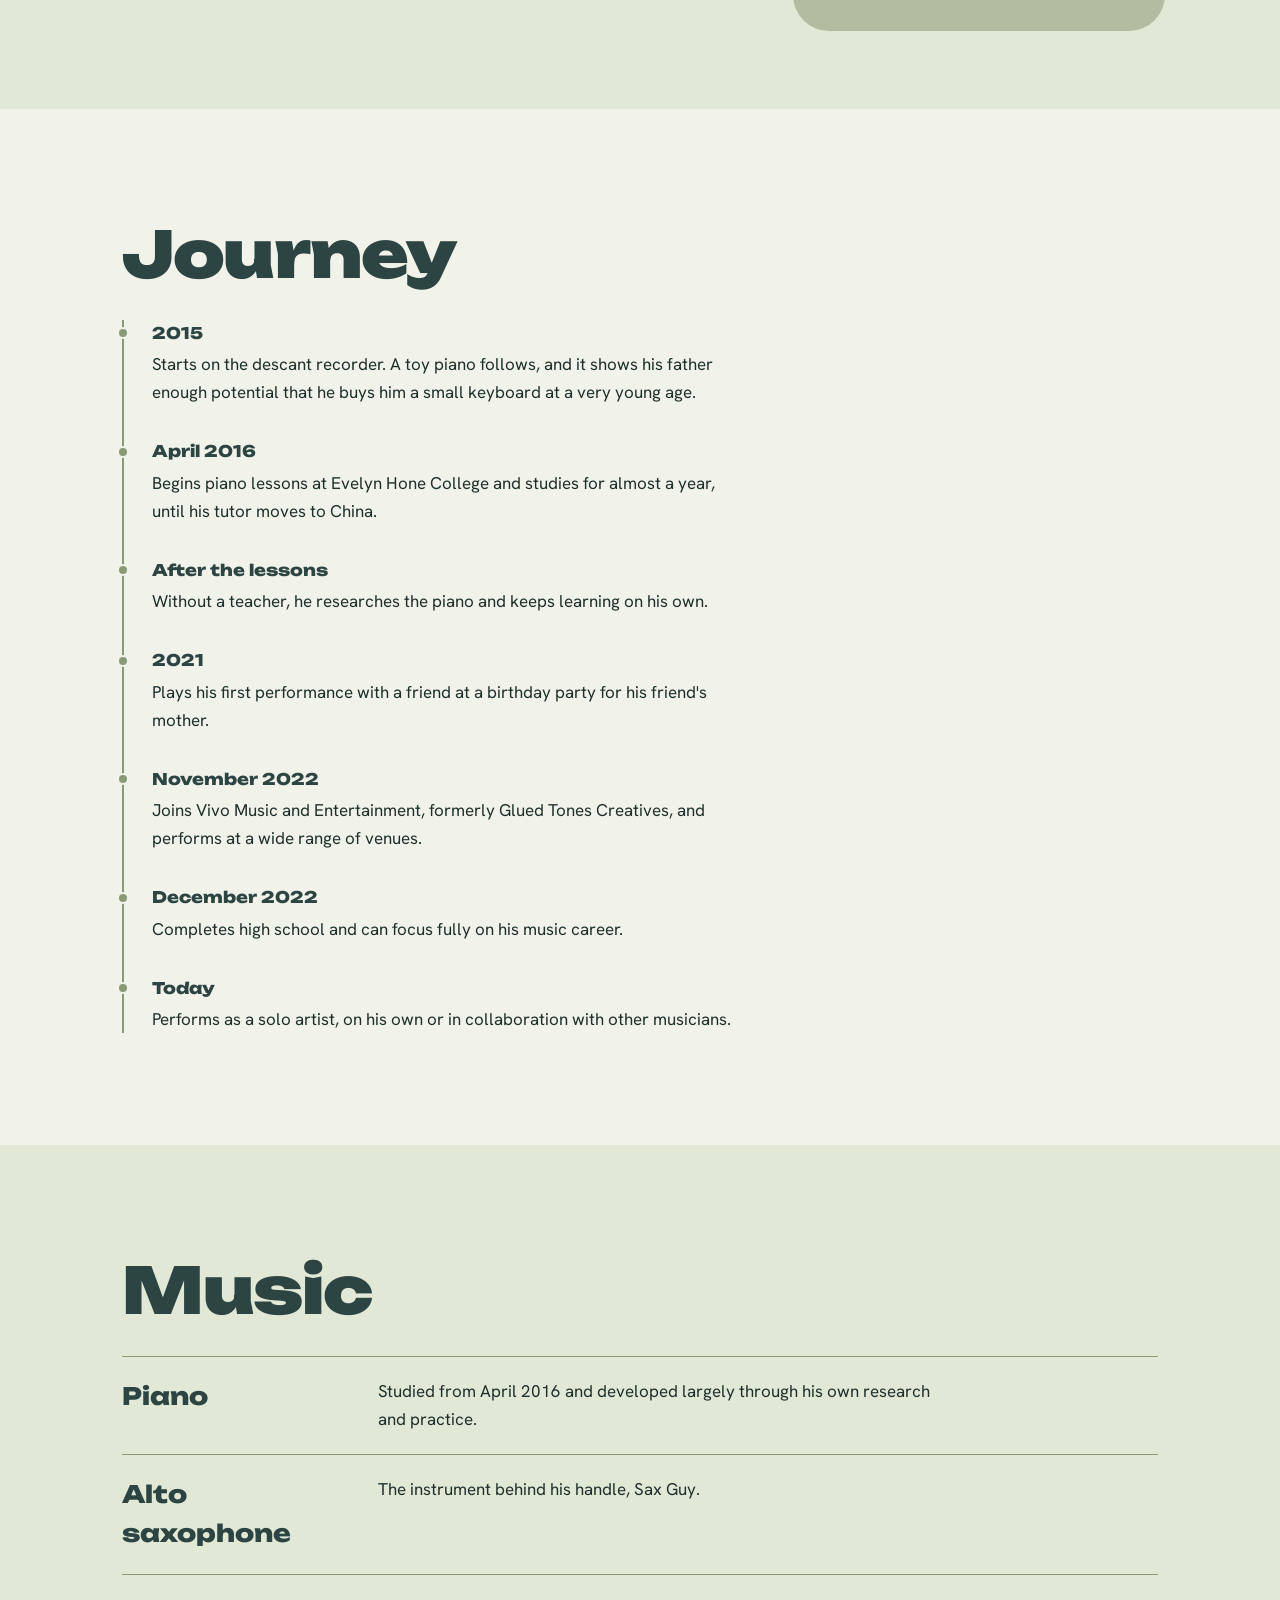
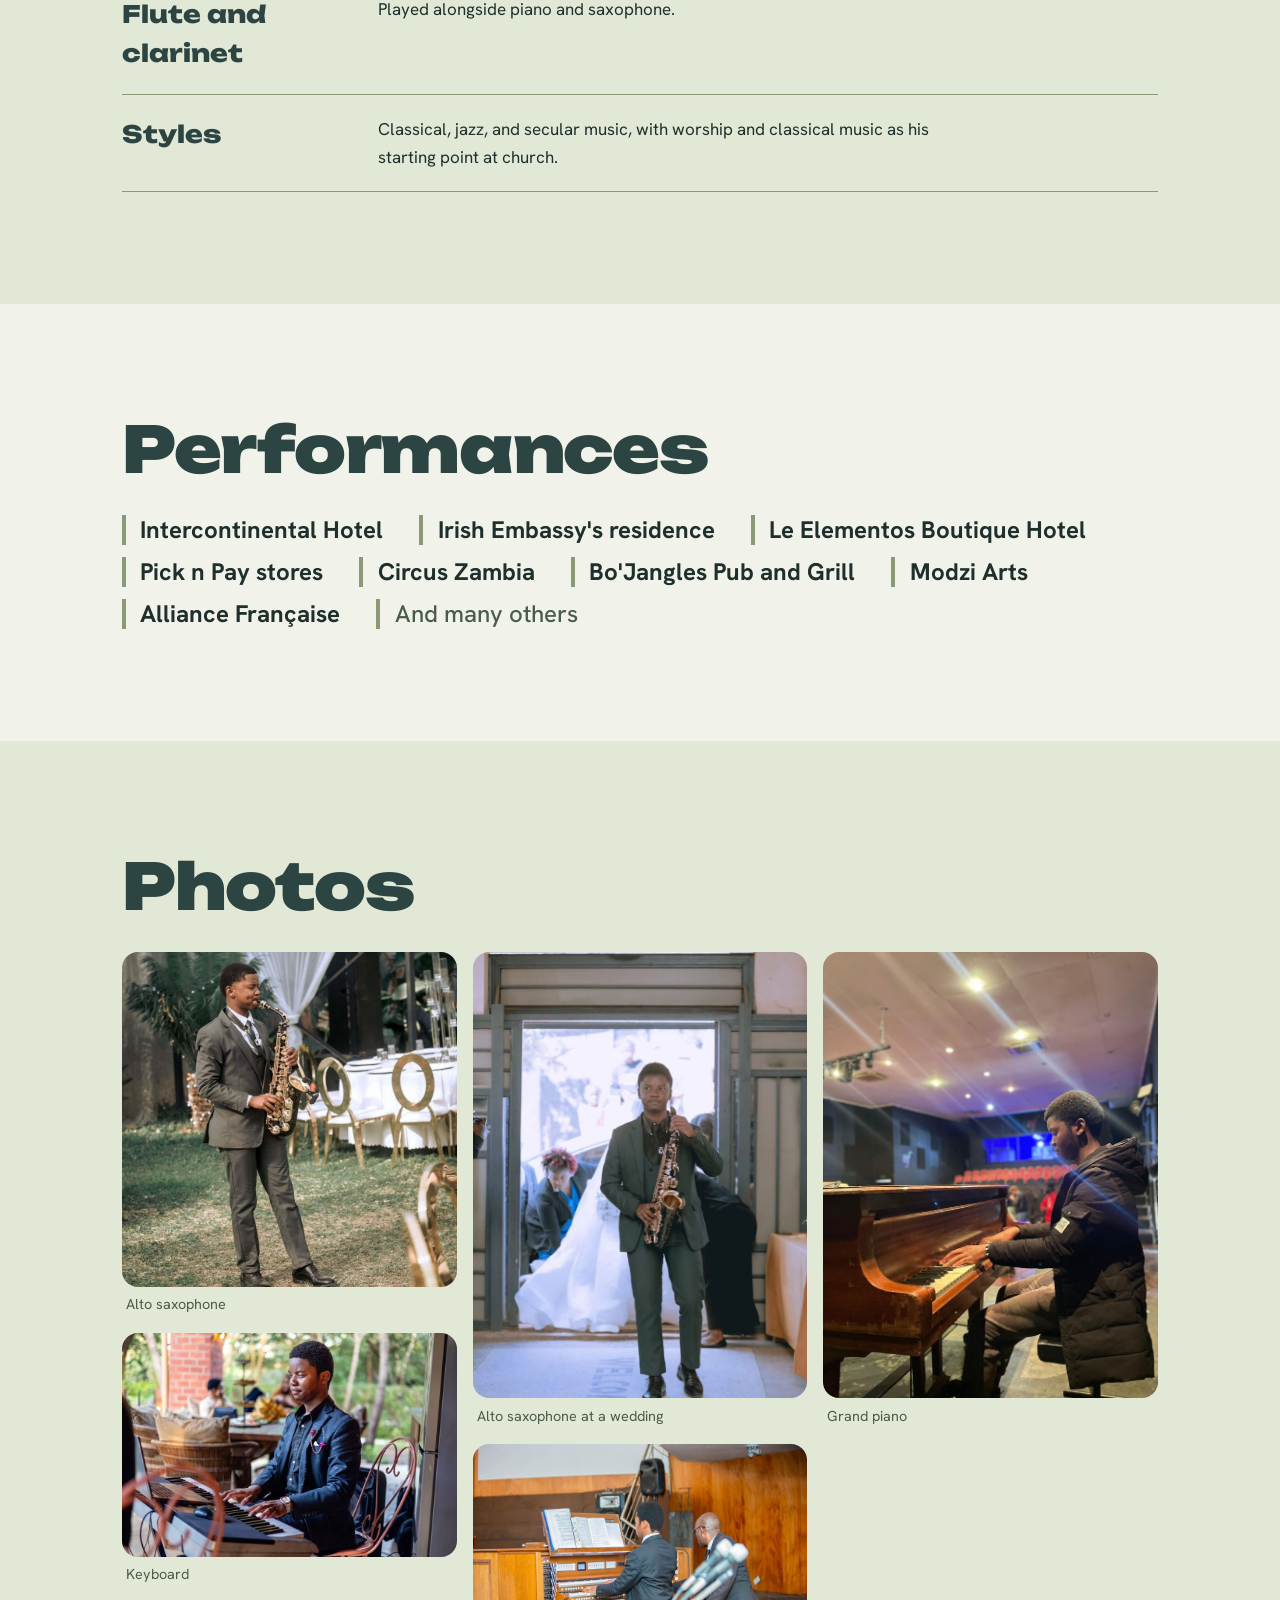
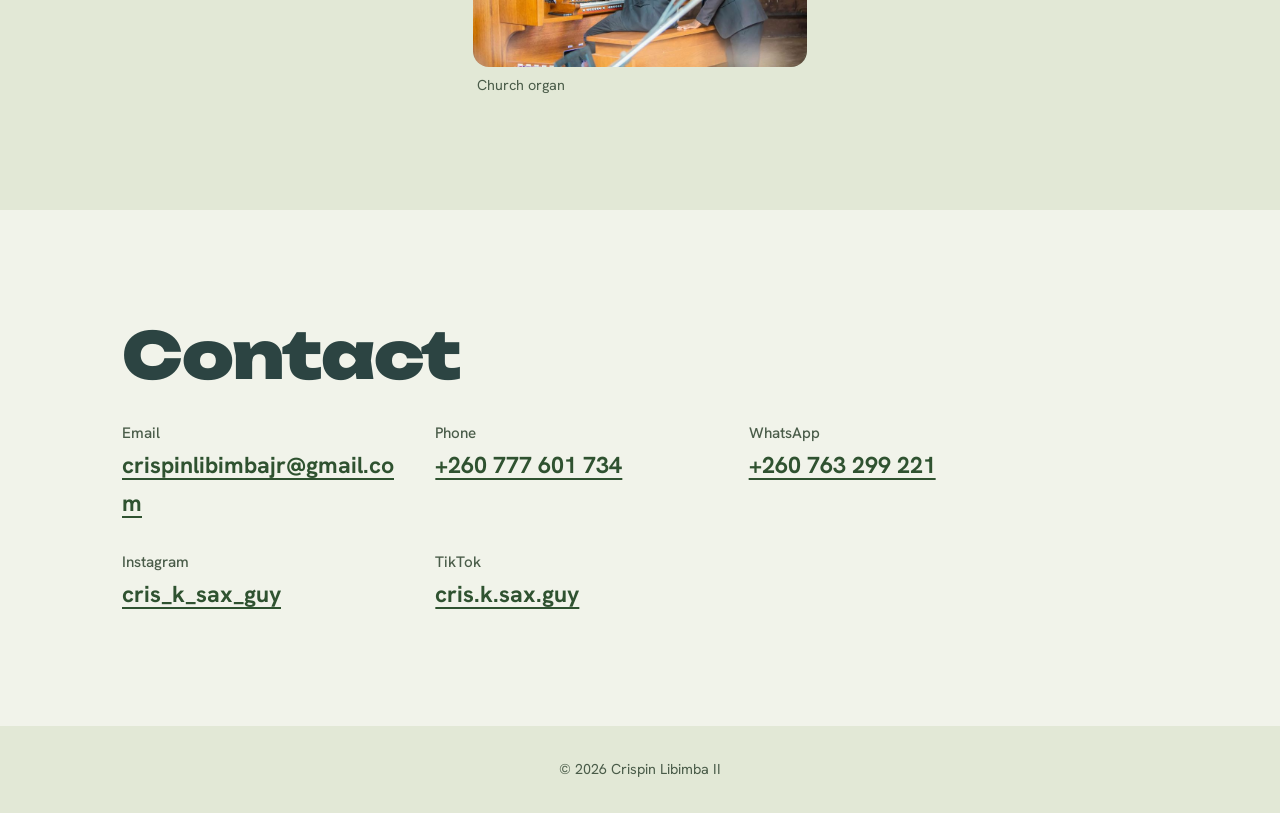
==== commit 9bd61f2d: "update" ====
--- a/index.html
+++ b/index.html
@@ -3,8 +3,34 @@
 <head>
 <meta charset="utf-8">
 <meta name="viewport" content="width=device-width, initial-scale=1, viewport-fit=cover">
-<title>Cris K | Crispin Libimba II, pianist and saxophonist in Lusaka</title>
-<meta name="description" content="Crispin Libimba II, known as Cris K, is a pianist and alto saxophonist from Lusaka, Zambia. His story, instruments, performances, and contact details.">
+<title>Saxophonist in Lusaka, Zambia | Cris K Sax Guy, Pianist &amp; Alto Sax</title>
+<meta name="description" content="Cris K (Crispin Libimba II) is a saxophonist and pianist in Lusaka, Zambia. Book the Sax Guy for weddings, hotels, embassies and events: alto sax, piano, flute and clarinet.">
+<meta name="keywords" content="Crispin Libimba, Crispin Libimba II, saxophonist in Lusaka,Lusaka saxophonist, Zambia saxophonist, Cris K Sax Guy, alto saxophone, wedding saxophonist Zambia, pianist Lusaka">
+<meta name="robots" content="index, follow, max-image-preview:large">
+<link rel="canonical" href="https://www.crismusic.qd.je/">
+<meta property="og:type" content="website">
+<meta property="og:site_name" content="Cris K Sax Guy">
+<meta property="og:title" content="Saxophonist in Lusaka, Zambia | Cris K Sax Guy">
+<meta property="og:description" content="Saxophonist and pianist Cris K plays alto sax, piano, flute and clarinet at weddings, hotels and events in Lusaka, Zambia.">
+<meta property="og:url" content="https://www.crismusic.qd.je/">
+<meta property="og:image" content="https://www.crismusic.qd.je/images/sax-epk.jpg">
+<meta name="twitter:card" content="summary_large_image">
+<script type="application/ld+json">
+{
+  "@context": "https://schema.org",
+  "@type": "Person",
+  "name": "Crispin Libimba II",
+  "alternateName": ["Cris K", "Cris K Sax Guy"],
+  "jobTitle": "Saxophonist and pianist",
+  "description": "Saxophonist and pianist in Lusaka, Zambia, playing alto saxophone, piano, flute and clarinet.",
+  "url": "https://www.crismusic.qd.je/",
+  "image": "https://www.crismusic.qd.je/images/sax-epk.jpg",
+  "email": "mailto:crispinlibimbajr@gmail.com",
+  "telephone": "+260777601734",
+  "address": { "@type": "PostalAddress", "addressLocality": "Lusaka", "addressCountry": "ZM" },
+  "sameAs": ["https://www.instagram.com/cris_k_sax_guy", "https://www.tiktok.com/@cris.k.sax.guy"]
+}
+</script>
 <link rel="preconnect" href="https://fonts.googleapis.com">
 <link rel="preconnect" href="https://fonts.gstatic.com" crossorigin>
 <link rel="stylesheet" href="https://fonts.googleapis.com/css2?family=Unbounded:wght@800;900&family=Hanken+Grotesk:wght@400;500;700&display=swap">
